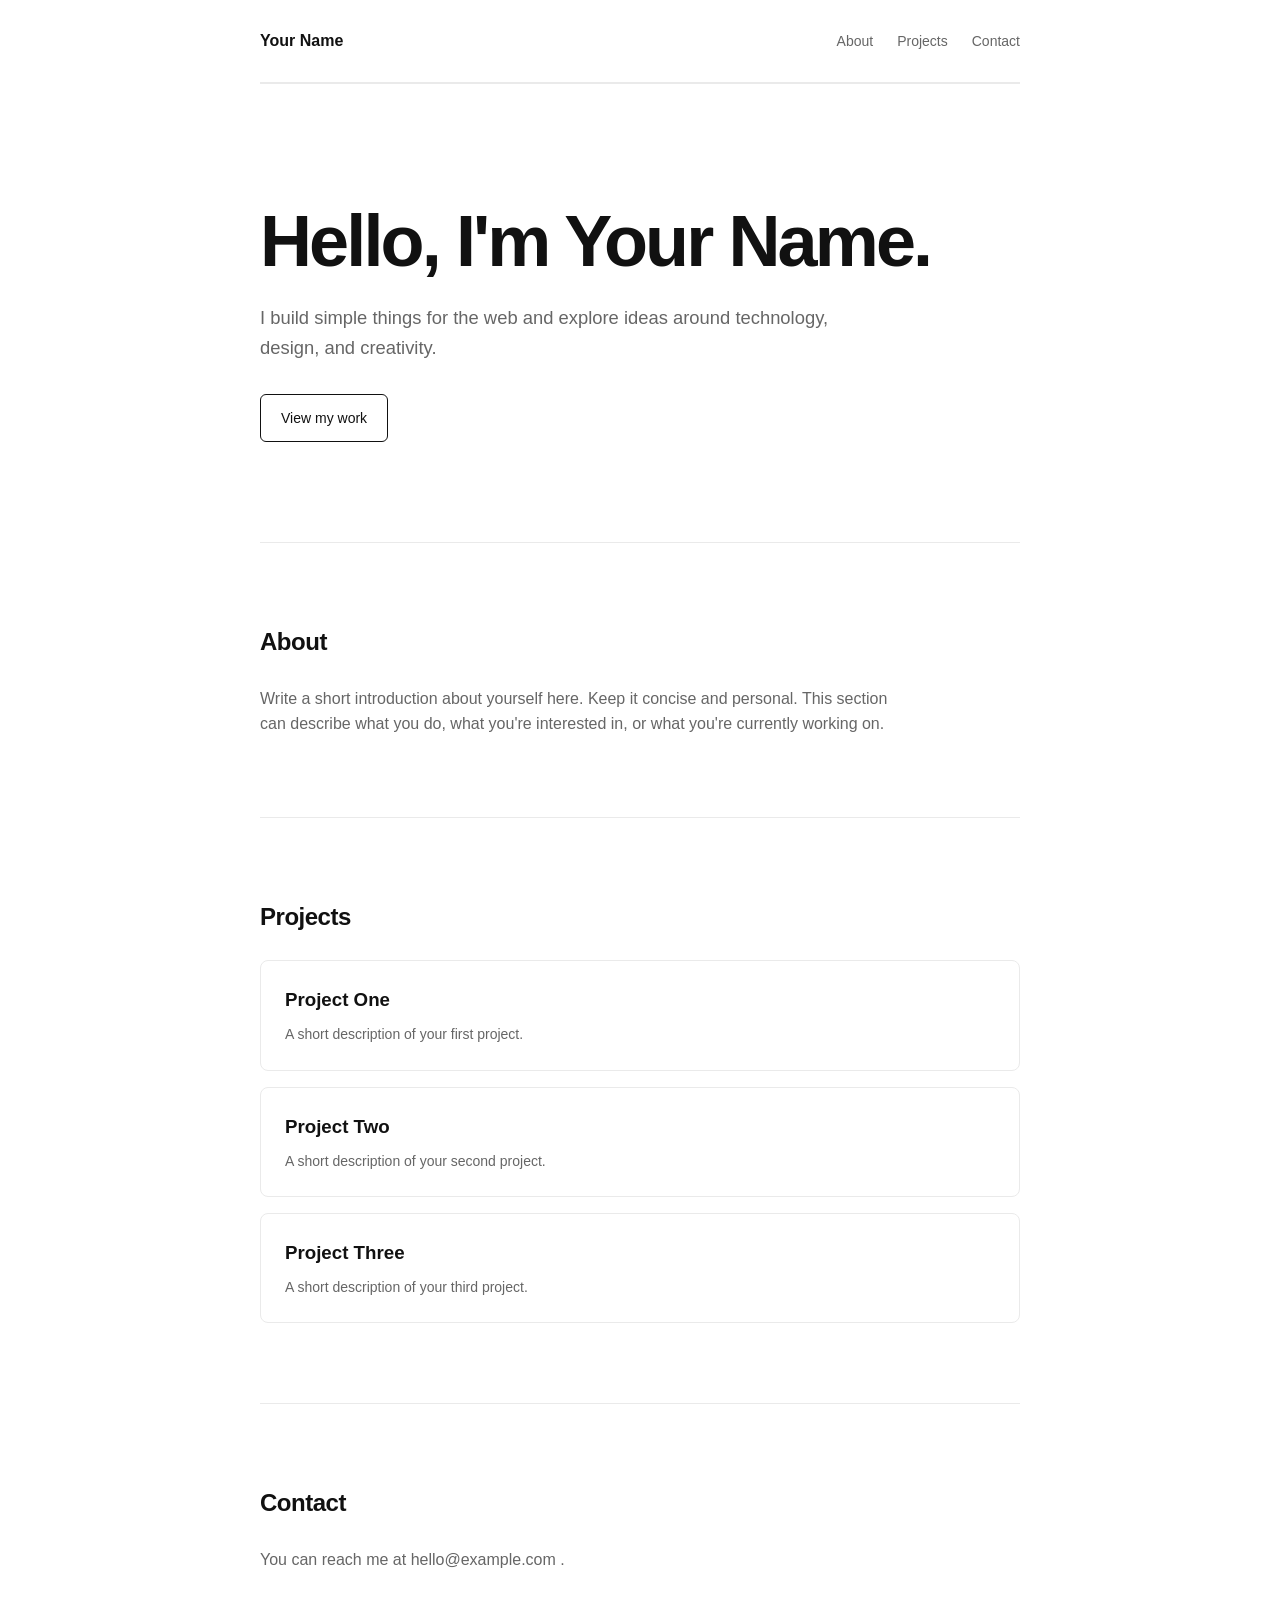
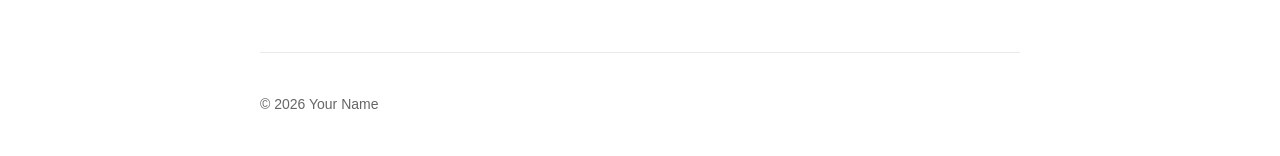
==== index.html @ fe2a092e "Create index.html" ====
<!DOCTYPE html>
<html lang="en">
<head>
  <meta charset="UTF-8" />
  <meta name="viewport" content="width=device-width, initial-scale=1.0" />

  <title>Your Name — Personal Website</title>
  <meta
    name="description"
    content="A minimal personal website."
  />

  <style>
    :root {
      --background: #ffffff;
      --text: #111111;
      --muted: #666666;
      --border: #eaeaea;
      --max-width: 760px;
    }

    * {
      box-sizing: border-box;
      margin: 0;
      padding: 0;
    }

    html {
      scroll-behavior: smooth;
    }

    body {
      font-family:
        -apple-system,
        BlinkMacSystemFont,
        "Segoe UI",
        Roboto,
        Helvetica,
        Arial,
        sans-serif;
      background: var(--background);
      color: var(--text);
      line-height: 1.6;
    }

    a {
      color: inherit;
      text-decoration: none;
    }

    a:hover {
      text-decoration: underline;
    }

    .container {
      width: min(90%, var(--max-width));
      margin: 0 auto;
    }

    /* Navigation */

    nav {
      display: flex;
      justify-content: space-between;
      align-items: center;
      padding: 28px 0;
      border-bottom: 1px solid var(--border);
    }

    .logo {
      font-weight: 600;
    }

    nav ul {
      display: flex;
      gap: 24px;
      list-style: none;
      color: var(--muted);
      font-size: 14px;
    }

    /* Hero */

    .hero {
      padding: 120px 0 100px;
    }

    .hero h1 {
      font-size: clamp(2.5rem, 7vw, 4.5rem);
      line-height: 1.05;
      letter-spacing: -0.04em;
      margin-bottom: 24px;
    }

    .hero p {
      max-width: 600px;
      color: var(--muted);
      font-size: 1.15rem;
    }

    .button {
      display: inline-block;
      margin-top: 32px;
      padding: 12px 20px;
      border: 1px solid var(--text);
      border-radius: 6px;
      font-size: 14px;
      transition: 0.2s ease;
    }

    .button:hover {
      background: var(--text);
      color: white;
      text-decoration: none;
    }

    /* Sections */

    section {
      padding: 80px 0;
      border-top: 1px solid var(--border);
    }

    section h2 {
      font-size: 1.5rem;
      margin-bottom: 24px;
      letter-spacing: -0.02em;
    }

    .about {
      color: var(--muted);
      max-width: 650px;
    }

    /* Projects */

    .projects {
      display: grid;
      gap: 16px;
    }

    .project {
      padding: 24px;
      border: 1px solid var(--border);
      border-radius: 8px;
      transition: border-color 0.2s ease;
    }

    .project:hover {
      border-color: #999;
    }

    .project h3 {
      margin-bottom: 8px;
    }

    .project p {
      color: var(--muted);
      font-size: 14px;
    }

    /* Footer */

    footer {
      padding: 40px 0;
      color: var(--muted);
      font-size: 14px;
      border-top: 1px solid var(--border);
    }

    /* Mobile */

    @media (max-width: 600px) {
      nav ul {
        gap: 14px;
      }

      .hero {
        padding: 80px 0;
      }

      section {
        padding: 60px 0;
      }
    }
  </style>
</head>

<body>

  <div class="container">

    <nav>
      <a href="#" class="logo">Your Name</a>

      <ul>
        <li><a href="#about">About</a></li>
        <li><a href="#projects">Projects</a></li>
        <li><a href="#contact">Contact</a></li>
      </ul>
    </nav>

    <main>

      <section class="hero">
        <h1>Hello, I'm Your Name.</h1>

        <p>
          I build simple things for the web and explore ideas
          around technology, design, and creativity.
        </p>

        <a href="#projects" class="button">
          View my work
        </a>
      </section>

      <section id="about">
        <h2>About</h2>

        <p class="about">
          Write a short introduction about yourself here.
          Keep it concise and personal. This section can describe
          what you do, what you're interested in, or what you're
          currently working on.
        </p>
      </section>

      <section id="projects">
        <h2>Projects</h2>

        <div class="projects">

          <a href="#" class="project">
            <h3>Project One</h3>
            <p>
              A short description of your first project.
            </p>
          </a>

          <a href="#" class="project">
            <h3>Project Two</h3>
            <p>
              A short description of your second project.
            </p>
          </a>

          <a href="#" class="project">
            <h3>Project Three</h3>
            <p>
              A short description of your third project.
            </p>
          </a>

        </div>
      </section>

      <section id="contact">
        <h2>Contact</h2>

        <p class="about">
          You can reach me at
          <a href="mailto:hello@example.com">
            hello@example.com
          </a>.
        </p>
      </section>

    </main>

    <footer>
      © 2026 Your Name
    </footer>

  </div>

</body>
</html>
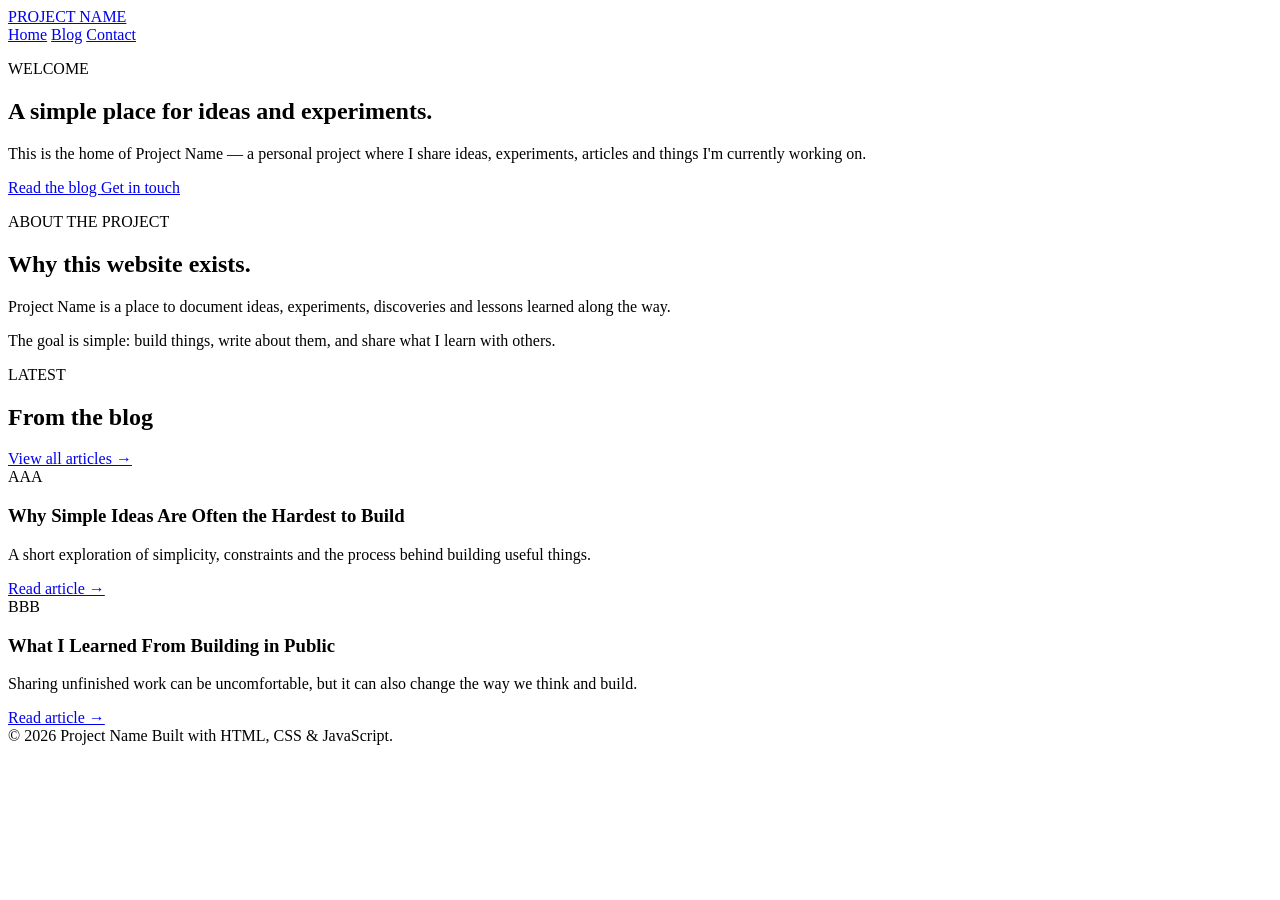
==== commit 92b7dc7c: "Update index.html" ====
--- a/index.html
+++ b/index.html
@@ -1,278 +1,159 @@
 <!DOCTYPE html>
 <html lang="en">
 <head>
-  <meta charset="UTF-8" />
-  <meta name="viewport" content="width=device-width, initial-scale=1.0" />
+  <meta charset="UTF-8">
+  <meta name="viewport" content="width=device-width, initial-scale=1.0">
 
-  <title>Your Name — Personal Website</title>
+  <title>Project Name — Home</title>
   <meta
     name="description"
-    content="A minimal personal website."
-  />
+    content="A simple project website sharing ideas, articles and updates."
+  >
 
-  <style>
-    :root {
-      --background: #ffffff;
-      --text: #111111;
-      --muted: #666666;
-      --border: #eaeaea;
-      --max-width: 760px;
-    }
-
-    * {
-      box-sizing: border-box;
-      margin: 0;
-      padding: 0;
-    }
-
-    html {
-      scroll-behavior: smooth;
-    }
-
-    body {
-      font-family:
-        -apple-system,
-        BlinkMacSystemFont,
-        "Segoe UI",
-        Roboto,
-        Helvetica,
-        Arial,
-        sans-serif;
-      background: var(--background);
-      color: var(--text);
-      line-height: 1.6;
-    }
-
-    a {
-      color: inherit;
-      text-decoration: none;
-    }
-
-    a:hover {
-      text-decoration: underline;
-    }
-
-    .container {
-      width: min(90%, var(--max-width));
-      margin: 0 auto;
-    }
-
-    /* Navigation */
-
-    nav {
-      display: flex;
-      justify-content: space-between;
-      align-items: center;
-      padding: 28px 0;
-      border-bottom: 1px solid var(--border);
-    }
-
-    .logo {
-      font-weight: 600;
-    }
-
-    nav ul {
-      display: flex;
-      gap: 24px;
-      list-style: none;
-      color: var(--muted);
-      font-size: 14px;
-    }
-
-    /* Hero */
-
-    .hero {
-      padding: 120px 0 100px;
-    }
-
-    .hero h1 {
-      font-size: clamp(2.5rem, 7vw, 4.5rem);
-      line-height: 1.05;
-      letter-spacing: -0.04em;
-      margin-bottom: 24px;
-    }
-
-    .hero p {
-      max-width: 600px;
-      color: var(--muted);
-      font-size: 1.15rem;
-    }
-
-    .button {
-      display: inline-block;
-      margin-top: 32px;
-      padding: 12px 20px;
-      border: 1px solid var(--text);
-      border-radius: 6px;
-      font-size: 14px;
-      transition: 0.2s ease;
-    }
-
-    .button:hover {
-      background: var(--text);
-      color: white;
-      text-decoration: none;
-    }
-
-    /* Sections */
-
-    section {
-      padding: 80px 0;
-      border-top: 1px solid var(--border);
-    }
-
-    section h2 {
-      font-size: 1.5rem;
-      margin-bottom: 24px;
-      letter-spacing: -0.02em;
-    }
-
-    .about {
-      color: var(--muted);
-      max-width: 650px;
-    }
-
-    /* Projects */
-
-    .projects {
-      display: grid;
-      gap: 16px;
-    }
-
-    .project {
-      padding: 24px;
-      border: 1px solid var(--border);
-      border-radius: 8px;
-      transition: border-color 0.2s ease;
-    }
-
-    .project:hover {
-      border-color: #999;
-    }
-
-    .project h3 {
-      margin-bottom: 8px;
-    }
-
-    .project p {
-      color: var(--muted);
-      font-size: 14px;
-    }
-
-    /* Footer */
-
-    footer {
-      padding: 40px 0;
-      color: var(--muted);
-      font-size: 14px;
-      border-top: 1px solid var(--border);
-    }
-
-    /* Mobile */
-
-    @media (max-width: 600px) {
-      nav ul {
-        gap: 14px;
-      }
-
-      .hero {
-        padding: 80px 0;
-      }
-
-      section {
-        padding: 60px 0;
-      }
-    }
-  </style>
+  <link rel="stylesheet" href="style.css">
 </head>
 
 <body>
 
-  <div class="container">
+  <header class="site-header">
+    <div class="container nav">
 
-    <nav>
-      <a href="#" class="logo">Your Name</a>
+      <a href="index.html" class="logo">PROJECT NAME</a>
 
-      <ul>
-        <li><a href="#about">About</a></li>
-        <li><a href="#projects">Projects</a></li>
-        <li><a href="#contact">Contact</a></li>
-      </ul>
-    </nav>
+      <nav>
+        <a href="index.html" class="active">Home</a>
+        <a href="blog.html">Blog</a>
+        <a href="contact.html">Contact</a>
+      </nav>
 
-    <main>
+    </div>
+  </header>
 
-      <section class="hero">
-        <h1>Hello, I'm Your Name.</h1>
 
-        <p>
-          I build simple things for the web and explore ideas
-          around technology, design, and creativity.
+  <main>
+
+    <section class="hero">
+      <div class="container">
+
+        <p class="eyebrow">WELCOME</p>
+
+        <h1>
+          A simple place for
+          <span>ideas and experiments.</span>
+        </h1>
+
+        <p class="hero-text">
+          This is the home of Project Name — a personal project
+          where I share ideas, experiments, articles and things
+          I'm currently working on.
         </p>
 
-        <a href="#projects" class="button">
-          View my work
-        </a>
-      </section>
-
-      <section id="about">
-        <h2>About</h2>
-
-        <p class="about">
-          Write a short introduction about yourself here.
-          Keep it concise and personal. This section can describe
-          what you do, what you're interested in, or what you're
-          currently working on.
-        </p>
-      </section>
-
-      <section id="projects">
-        <h2>Projects</h2>
-
-        <div class="projects">
-
-          <a href="#" class="project">
-            <h3>Project One</h3>
-            <p>
-              A short description of your first project.
-            </p>
+        <div class="hero-actions">
+          <a href="blog.html" class="button button-dark">
+            Read the blog
           </a>
 
-          <a href="#" class="project">
-            <h3>Project Two</h3>
+          <a href="contact.html" class="button button-light">
+            Get in touch
+          </a>
+        </div>
+
+      </div>
+    </section>
+
+
+    <section class="intro">
+      <div class="container two-column">
+
+        <div>
+          <p class="eyebrow">ABOUT THE PROJECT</p>
+          <h2>Why this website exists.</h2>
+        </div>
+
+        <div class="text-block">
+          <p>
+            Project Name is a place to document ideas, experiments,
+            discoveries and lessons learned along the way.
+          </p>
+
+          <p>
+            The goal is simple: build things, write about them,
+            and share what I learn with others.
+          </p>
+        </div>
+
+      </div>
+    </section>
+
+
+    <section class="featured">
+      <div class="container">
+
+        <div class="section-heading">
+          <div>
+            <p class="eyebrow">LATEST</p>
+            <h2>From the blog</h2>
+          </div>
+
+          <a href="blog.html" class="text-link">
+            View all articles →
+          </a>
+        </div>
+
+
+        <div class="cards">
+
+          <article class="card">
+            <span class="tag">AAA</span>
+
+            <h3>
+              Why Simple Ideas Are Often the Hardest to Build
+            </h3>
+
             <p>
-              A short description of your second project.
+              A short exploration of simplicity, constraints
+              and the process behind building useful things.
             </p>
-          </a>
 
-          <a href="#" class="project">
-            <h3>Project Three</h3>
+            <a href="blog.html" class="text-link">
+              Read article →
+            </a>
+          </article>
+
+
+          <article class="card">
+            <span class="tag">BBB</span>
+
+            <h3>
+              What I Learned From Building in Public
+            </h3>
+
             <p>
-              A short description of your third project.
+              Sharing unfinished work can be uncomfortable,
+              but it can also change the way we think and build.
             </p>
-          </a>
+
+            <a href="blog.html" class="text-link">
+              Read article →
+            </a>
+          </article>
 
         </div>
-      </section>
 
-      <section id="contact">
-        <h2>Contact</h2>
+      </div>
+    </section>
 
-        <p class="about">
-          You can reach me at
-          <a href="mailto:hello@example.com">
-            hello@example.com
-          </a>.
-        </p>
-      </section>
+  </main>
 
-    </main>
 
-    <footer>
-      © 2026 Your Name
-    </footer>
+  <footer>
+    <div class="container footer-inner">
+      <span>© 2026 Project Name</span>
+      <span>Built with HTML, CSS & JavaScript.</span>
+    </div>
+  </footer>
 
-  </div>
 
+  <script src="script.js"></script>
 </body>
 </html>
